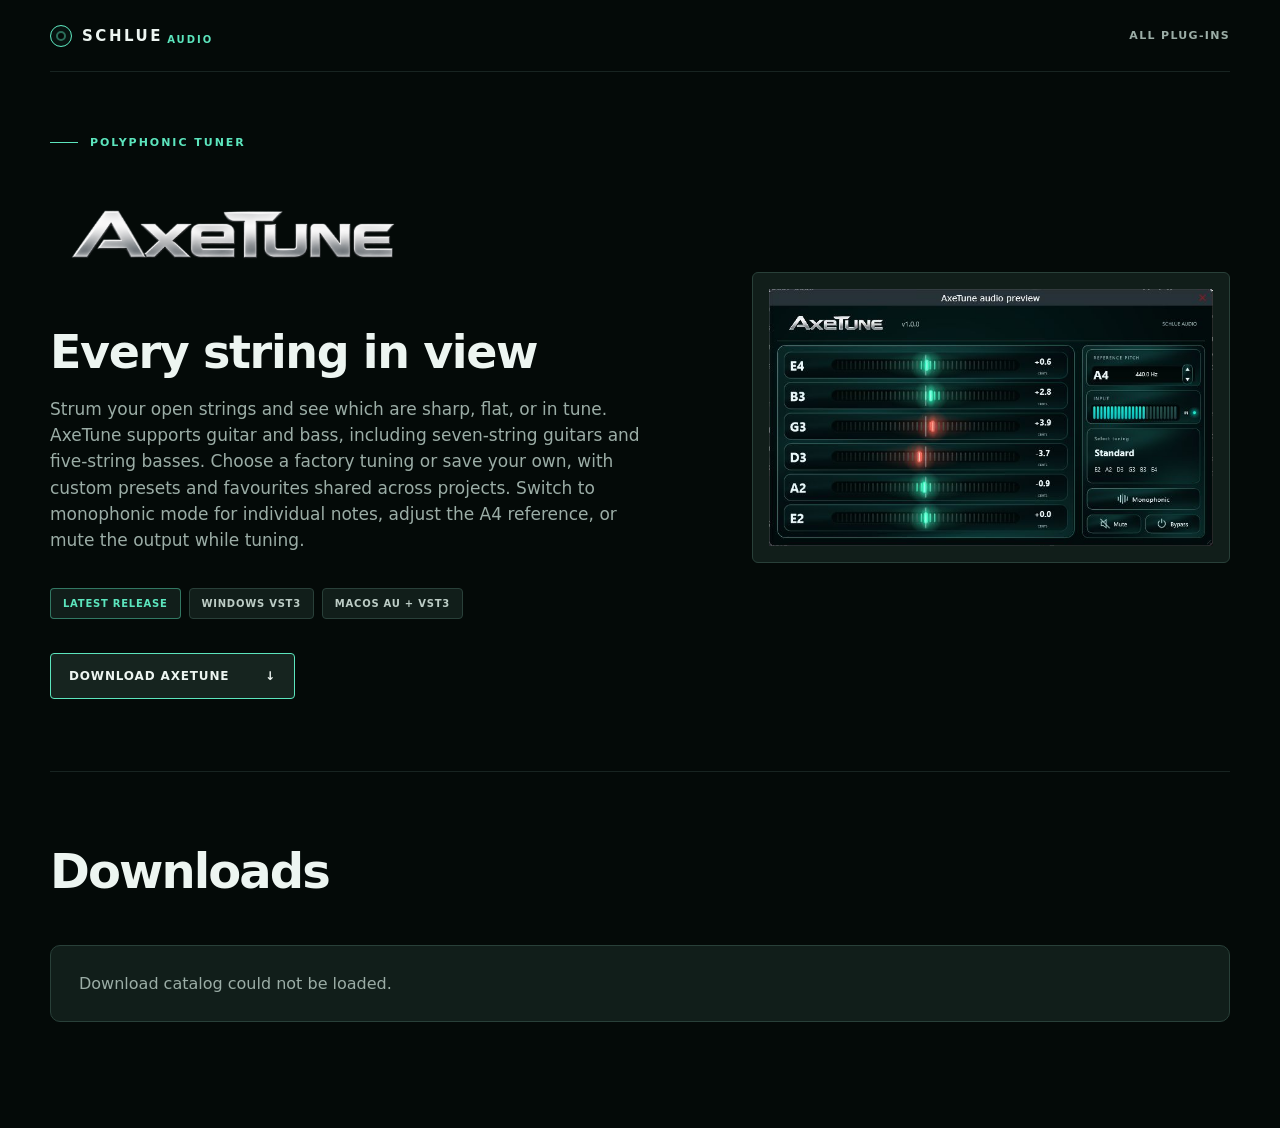
==== AxeTune/index.html @ c92427c3 "Add AxeTune product page and release registration" ====
<!doctype html>
<html lang="en">
  <head>
    <meta charset="utf-8">
    <meta name="viewport" content="width=device-width, initial-scale=1">
    <meta name="theme-color" content="#07120f">
    <meta name="description" content="AxeTune is a polyphonic guitar and bass tuner with custom tunings and shared favourites.">
    <meta property="og:type" content="website">
    <meta property="og:url" content="https://rotnroll.github.io/schlue-audio/AxeTune/">
    <meta property="og:title" content="AxeTune — Schlue Audio">
    <meta property="og:description" content="Check your open strings together, from standard tuning to extended-range setups.">
    <meta property="og:image" content="https://rotnroll.github.io/schlue-audio/assets/axetune-ui.jpg?v=1.0.0">
    <meta name="twitter:card" content="summary_large_image">
    <meta name="twitter:title" content="AxeTune — Schlue Audio">
    <meta name="twitter:description" content="Check your open strings together, from standard tuning to extended-range setups.">
    <meta name="twitter:image" content="https://rotnroll.github.io/schlue-audio/assets/axetune-ui.jpg?v=1.0.0">
    <link rel="canonical" href="https://rotnroll.github.io/schlue-audio/AxeTune/">
    <link rel="icon" type="image/svg+xml" href="../assets/favicon.svg">
    <title>AxeTune — Schlue Audio</title>
    <link rel="stylesheet" href="../assets/site.css">
  </head>
  <body class="product-page" data-plugin="axetune" data-root="..">
    <header class="site-header">
      <a class="brand" href="../" aria-label="Schlue Audio home">
        <span class="brand-mark" aria-hidden="true"></span>
        <span>SCHLUE</span><span class="brand-sub">AUDIO</span>
      </a>
      <a class="back-link" href="../">All plug-ins</a>
    </header>

    <main>
      <section class="product-hero axetune-hero">
        <div class="product-intro">
          <p class="eyebrow"><span></span> POLYPHONIC TUNER</p>
          <img class="hero-logo axetune-logo" src="../assets/axetune-logo.png" alt="AxeTune">
          <h1>Every string in view</h1>
          <p class="lede">Strum your open strings and see which are sharp, flat, or in tune. AxeTune supports guitar and bass, including seven-string guitars and five-string basses. Choose a factory tuning or save your own, with custom presets and favourites shared across projects. Switch to monophonic mode for individual notes, adjust the A4 reference, or mute the output while tuning.</p>
          <div class="format-row">
            <span data-latest-version>Latest release</span><span>Windows VST3</span><span>macOS AU + VST3</span>
          </div>
          <a class="primary-action" href="#downloads">Download AxeTune <span aria-hidden="true">↓</span></a>
        </div>
        <figure class="product-shot wide-shot">
          <div class="screenshot-frame">
            <img src="../assets/axetune-ui.jpg?v=1.0.0" alt="AxeTune v1.0.0 processing a clean guitar recording, with illuminated pitch indicators for standard tuning">
          </div>
        </figure>
      </section>

      <section class="downloads-section" id="downloads" aria-labelledby="downloads-title">
        <div class="section-heading download-title">
          <div><h2 id="downloads-title">Downloads</h2></div>
        </div>
        <div class="downloads-list" data-downloads aria-live="polite"><p class="download-loading">Loading available versions…</p></div>
        <noscript><p class="download-error">JavaScript is required to list the available packages.</p></noscript>
      </section>
    </main>

    <script src="../assets/site.js" defer></script>
  </body>
</html>
---- assets/site.css ----
:root {
  color-scheme: dark;
  --bg: #07120f;
  --bg-deep: #040a08;
  --panel: #111e1a;
  --panel-2: #16241f;
  --line: #294039;
  --line-soft: rgba(119, 153, 142, 0.18);
  --text: #edf5f1;
  --muted: #9bada6;
  --mint: #5ce5bd;
  --mint-dim: #2ca981;
  --orange: #f2944d;
  --blue: #80c7f4;
  --max: 1180px;
  --radius: 18px;
  font-family: Inter, ui-sans-serif, system-ui, -apple-system, BlinkMacSystemFont, "Segoe UI", sans-serif;
}

* { box-sizing: border-box; }

html { scroll-behavior: smooth; }

body {
  margin: 0;
  min-width: 320px;
  background: var(--bg-deep);
  color: var(--text);
  min-height: 100vh;
}

a { color: inherit; }

.site-header,
main {
  width: min(calc(100% - 40px), var(--max));
  margin-inline: auto;
}

.site-header {
  height: 72px;
  display: flex;
  align-items: center;
  justify-content: space-between;
  border-bottom: 1px solid var(--line-soft);
}

.brand {
  display: inline-flex;
  align-items: center;
  gap: 10px;
  color: var(--text);
  text-decoration: none;
  font-size: 15px;
  font-weight: 800;
  letter-spacing: 0.17em;
}

.brand-mark {
  width: 22px;
  height: 22px;
  border: 1px solid var(--mint);
  border-radius: 50%;
  box-shadow: inset 0 0 0 5px var(--bg), inset 0 0 0 7px rgba(92, 229, 189, .45);
}

.brand-sub {
  color: var(--mint);
  font-size: 10px;
  letter-spacing: 0.2em;
  margin-left: -6px;
  align-self: flex-end;
  margin-bottom: 2px;
}

.header-note {
  color: var(--muted);
  font-size: 10px;
  letter-spacing: 0.17em;
  font-weight: 700;
}

.back-link {
  color: var(--muted);
  font-size: 11px;
  font-weight: 800;
  letter-spacing: .12em;
  text-decoration: none;
  text-transform: uppercase;
  transition: color .2s ease;
}

.back-link:hover { color: var(--text); }

.product-hero {
  display: grid;
  grid-template-columns: minmax(0, 1fr) minmax(360px, .78fr);
  gap: clamp(52px, 7vw, 96px);
  align-items: center;
  padding: 64px 0 72px;
}

.product-intro { max-width: 700px; }

.hero-logo {
  display: block;
  max-width: min(500px, 82%);
  max-height: 122px;
  width: auto;
  object-fit: contain;
  object-position: left center;
  margin: 26px 0 30px;
}

.hero-logo.stager-logo { max-height: 88px; max-width: min(390px, 72%); height: auto; margin: 26px 0 30px; }
.hero-logo.rerider-logo { max-height: 78px; max-width: min(500px, 82%); height: auto; margin: 26px 0 30px; }

.product-intro h1 {
  margin: 0 0 18px;
  font-size: clamp(30px, 4vw, 46px);
  line-height: 1.1;
  letter-spacing: -.03em;
}

.product-intro .lede { font-size: 17px; max-width: 670px; }

.format-row {
  display: flex;
  flex-wrap: wrap;
  gap: 8px;
  margin: 34px 0;
}

.format-row span {
  padding: 9px 12px;
  border: 1px solid var(--line);
  border-radius: 4px;
  color: #bdcdc6;
  background: var(--panel);
  font-size: 10px;
  font-weight: 800;
  letter-spacing: .075em;
  text-transform: uppercase;
}

.format-row span:first-child { color: var(--mint); border-color: rgba(92,229,189,.45); }

.primary-action {
  display: inline-flex;
  justify-content: space-between;
  align-items: center;
  min-width: 245px;
  padding: 15px 18px;
  border: 1px solid var(--mint);
  border-radius: 4px;
  background: var(--panel-2);
  color: var(--text);
  font-size: 12px;
  font-weight: 800;
  letter-spacing: .07em;
  text-decoration: none;
  text-transform: uppercase;
  transition: background .15s ease;
}

.primary-action:hover { background: #20342d; }

.product-shot {
  position: relative;
  margin: 0;
  padding: 16px;
  border: 1px solid var(--line);
  border-radius: 6px;
  background: var(--panel);
}

.product-shot img { display: block; max-width: 100%; max-height: 660px; margin: auto; object-fit: contain; }
.wide-shot { grid-column: 2; padding: 16px; }
.wide-shot img { width: 100%; }

.screenshot-frame { position: relative; width: fit-content; max-width: 100%; margin: auto; }

.downloads-section h2 {
  margin: 0;
  font-size: clamp(28px, 4vw, 38px);
  line-height: 1.15;
  letter-spacing: -.03em;
}

.downloads-section { padding: 72px 0 90px; border-top: 1px solid var(--line-soft); }
.download-title { align-items: end; gap: 40px; }
.download-title > p { max-width: 360px; margin: 0 0 5px; color: var(--muted); line-height: 1.55; }
.downloads-list { margin-top: 46px; }
.download-loading, .download-error { padding: 28px; border: 1px solid var(--line); border-radius: 10px; color: var(--muted); background: var(--panel); }

.version-block {
  margin-bottom: 24px;
  overflow: hidden;
  border: 1px solid var(--line);
  border-radius: 6px;
  background: var(--panel);
}

.version-heading {
  display: flex;
  justify-content: space-between;
  align-items: center;
  padding: 26px 30px;
  border-bottom: 1px solid var(--line-soft);
}

.version-kicker { display: block; margin-bottom: 6px; color: var(--mint); font-size: 9px; font-weight: 800; letter-spacing: .15em; }
.version-heading h3 { margin: 0; font-size: 26px; letter-spacing: -.025em; }
.checksum-link { color: var(--muted); font-size: 11px; font-weight: 700; text-underline-offset: 4px; }
.checksum-link:hover { color: var(--mint); }

.platform-grid { display: grid; grid-template-columns: 1fr 1fr; }
.platform-card { min-width: 0; padding: 32px 30px 34px; }
.platform-card + .platform-card { border-left: 1px solid var(--line-soft); }
.platform-heading { display: flex; align-items: center; gap: 12px; }
.platform-heading h4 { margin: 0; font-size: 18px; }
.os-mark { position: relative; width: 24px; height: 24px; border: 1px solid var(--line); border-radius: 4px; background: var(--panel-2); }
.os-mark::before, .os-mark::after { content: ""; position: absolute; background: var(--mint); }
.os-mark.win64::before { inset: 5px 11px 5px 5px; }
.os-mark.win64::after { inset: 5px 5px 5px 13px; opacity: .58; }
.os-mark.macos { border-radius: 50%; }
.os-mark.macos::before { width: 8px; height: 11px; left: 8px; top: 7px; border-radius: 50% 50% 45% 45%; }
.os-mark.macos::after { width: 5px; height: 4px; left: 12px; top: 3px; border-radius: 80% 0; }
.platform-details { min-height: 34px; margin: 14px 0 24px; color: var(--muted); font-size: 12px; line-height: 1.5; }
.download-links { display: flex; flex-wrap: wrap; gap: 10px; }

.download-button {
  display: flex;
  justify-content: space-between;
  gap: 20px;
  min-width: 172px;
  padding: 13px 14px;
  border: 1px solid rgba(92,229,189,.45);
  border-radius: 4px;
  background: var(--panel-2);
  color: var(--text);
  font-size: 11px;
  font-weight: 800;
  letter-spacing: .04em;
  text-decoration: none;
  text-transform: uppercase;
  transition: border-color .2s ease, background .2s ease;
}

.download-button small { color: #9db3aa; font-size: 10px; font-weight: 600; }
.download-button:hover { border-color: var(--mint); background: #20342d; }

.error-page { padding: 72px 0; }

.eyebrow {
  display: flex;
  gap: 12px;
  align-items: center;
  margin: 0 0 22px;
  color: var(--mint);
  font-size: 11px;
  letter-spacing: 0.18em;
  font-weight: 800;
}

.eyebrow span { width: 28px; height: 1px; background: currentColor; }

h1,
h2,
h3,
p { margin-top: 0; }

h1 {
  margin-bottom: 12px;
  font-size: clamp(32px, 5vw, 44px);
  letter-spacing: -0.035em;
  line-height: 1.1;
  font-weight: 700;
}

.lede {
  max-width: 620px;
  color: var(--muted);
  font-size: 17px;
  line-height: 1.55;
}

.plugin-map { padding: 56px 0 72px; }

.section-heading {
  display: flex;
  align-items: end;
  justify-content: space-between;
  margin-bottom: 30px;
}

.section-heading .eyebrow { margin-bottom: 8px; }

.section-heading h2 {
  margin: 0;
  font-size: clamp(28px, 4vw, 48px);
  letter-spacing: -0.04em;
}

.plugin-note {
  margin: 8px 0 0;
  color: var(--muted);
  font-size: 14px;
  line-height: 1.5;
}

.plugin-card {
  display: grid;
  grid-template-columns: minmax(0, 1fr) minmax(260px, 360px);
  align-items: center;
  margin-bottom: 12px;
  border: 1px solid var(--line);
  border-radius: 6px;
  background: var(--panel);
  text-decoration: none;
  transition: border-color .15s ease;
}

.plugin-card:hover,
.plugin-card:focus-visible {
  border-color: rgba(92, 229, 189, 0.7);
  outline: none;
}

.card-copy {
  align-self: stretch;
  display: flex;
  flex-direction: column;
  padding: 24px;
}

.card-copy h2 { margin: 0 0 8px; font-size: 22px; letter-spacing: -.02em; }

.plugin-download-count {
  align-self: flex-start;
  min-width: 3ch;
  margin-top: auto;
  padding-top: 20px;
  color: var(--muted);
  font-size: 12px;
  font-variant-numeric: tabular-nums;
  opacity: .62;
}

.card-copy p {
  color: #b7c7c0;
  line-height: 1.55;
  font-size: 14px;
  max-width: 76ch;
  margin: 0;
}

.directory-shot {
  display: grid;
  place-items: center;
  min-height: 220px;
  padding: 16px;
  border-left: 1px solid var(--line-soft);
  background: #0b1512;
}

.directory-shot img { display: block; max-width: 100%; max-height: 220px; object-fit: contain; }

.contact-section {
  max-width: 720px;
  padding: 64px 0 90px;
}

.contact-section h1 {
  margin-bottom: 8px;
}

.contact-note {
  margin: 0 0 28px;
  color: var(--muted);
  font-size: 14px;
  line-height: 1.5;
}

.contact-form {
  max-width: 720px;
}

.form-grid {
  display: grid;
  grid-template-columns: 1fr 1fr;
  gap: 18px;
}

.form-field {
  display: grid;
  gap: 8px;
  margin-bottom: 18px;
}

.contact-form label {
  color: var(--muted);
  font-size: 12px;
  font-weight: 700;
}

.contact-form input,
.contact-form textarea {
  width: 100%;
  border: 1px solid var(--line);
  border-radius: 4px;
  background: var(--panel);
  color: var(--text);
  font: inherit;
  font-size: 15px;
  line-height: 1.5;
}

.contact-form input { min-height: 44px; padding: 9px 12px; }
.contact-form textarea { min-height: 150px; padding: 12px; resize: vertical; }

.contact-form input:focus,
.contact-form textarea:focus {
  border-color: var(--mint);
  outline: 1px solid var(--mint);
  outline-offset: 1px;
}

.contact-form button {
  min-width: 140px;
  min-height: 44px;
  padding: 10px 18px;
  border: 1px solid var(--mint);
  border-radius: 4px;
  background: var(--panel-2);
  color: var(--text);
  font: inherit;
  font-size: 12px;
  font-weight: 800;
  letter-spacing: .07em;
  text-transform: uppercase;
  cursor: pointer;
}

.contact-form button:hover { background: #20342d; }

@media (max-width: 820px) {
  .plugin-card { grid-template-columns: 1fr; }
  .directory-shot { border-top: 1px solid var(--line-soft); border-left: 0; }
  .product-hero { grid-template-columns: 1fr; min-height: auto; }
  .product-shot { max-width: 600px; width: 100%; margin-inline: auto; }
  .wide-shot { grid-column: 1; }
  .platform-grid { grid-template-columns: 1fr; }
  .platform-card + .platform-card { border-left: 0; border-top: 1px solid var(--line-soft); }
}

@media (max-width: 560px) {
  .site-header, main { width: min(calc(100% - 24px), var(--max)); }
  .header-note { display: none; }
  .card-copy { padding: 20px; }
  .product-hero { padding: 62px 0 80px; gap: 52px; }
  .product-shot { padding: 24px 18px; }
  .downloads-section { padding: 80px 0; }
  .download-title, .version-heading { align-items: flex-start; flex-direction: column; }
  .version-heading { gap: 14px; }
  .platform-card { padding-inline: 22px; }
  .download-button { flex: 1 1 100%; }
  .form-grid { grid-template-columns: 1fr; gap: 0; }
}

@media (prefers-reduced-motion: reduce) {
  html { scroll-behavior: auto; }
  *, *::before, *::after { transition-duration: .01ms !important; }
}
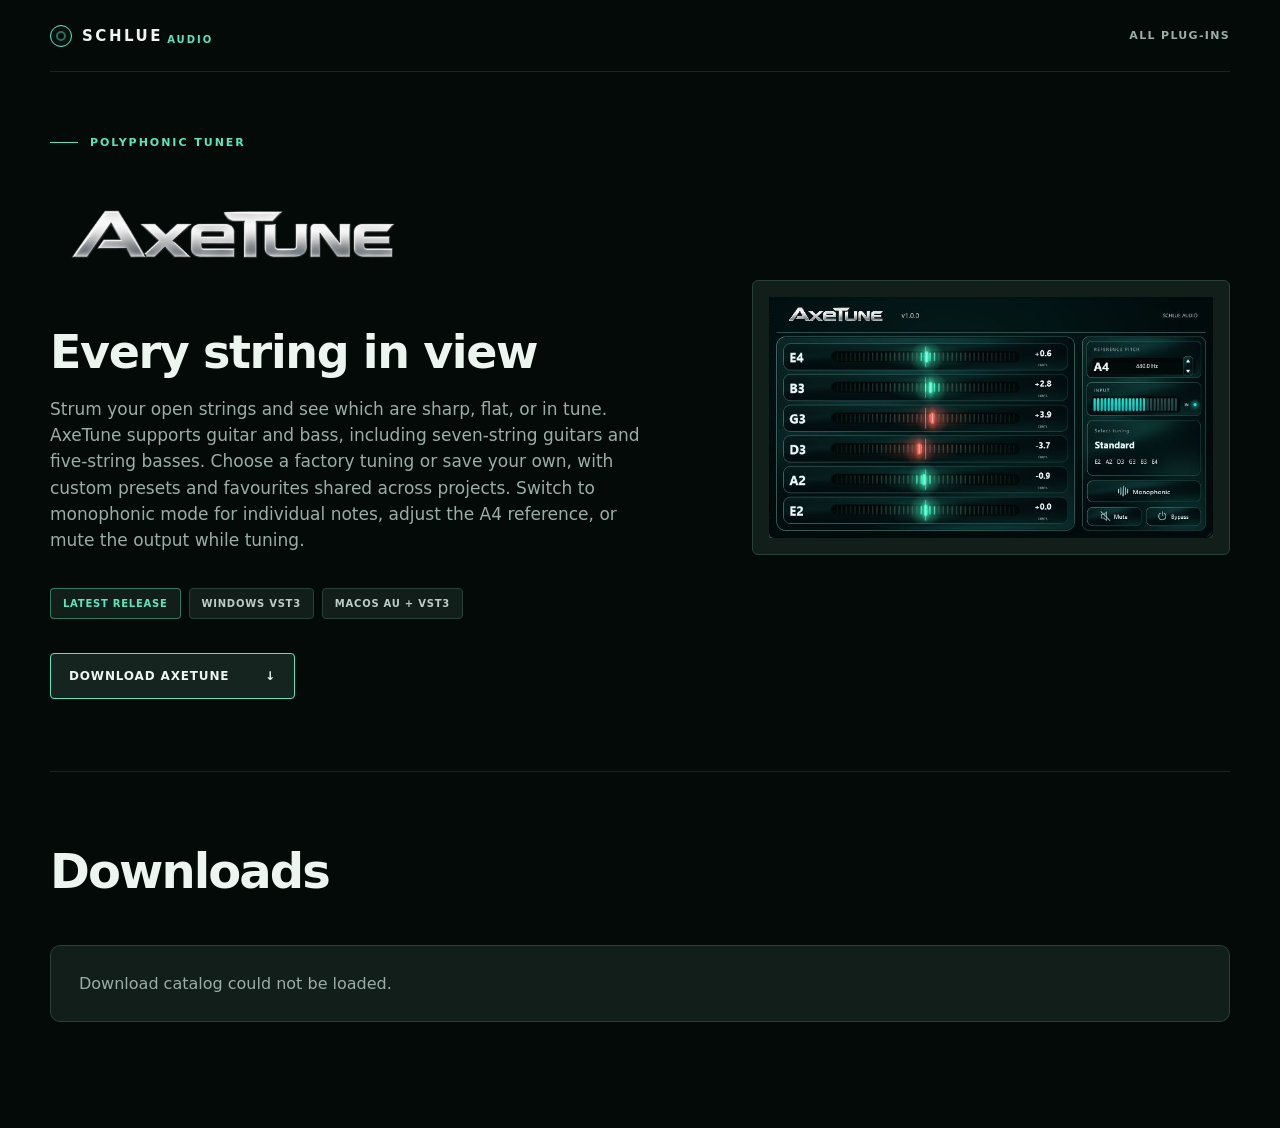
==== commit b4e2189a: "Crop AxeTune product screenshot to the plugin interface" ====
--- a/AxeTune/index.html
+++ b/AxeTune/index.html
@@ -9,11 +9,11 @@
     <meta property="og:url" content="https://rotnroll.github.io/schlue-audio/AxeTune/">
     <meta property="og:title" content="AxeTune — Schlue Audio">
     <meta property="og:description" content="Check your open strings together, from standard tuning to extended-range setups.">
-    <meta property="og:image" content="https://rotnroll.github.io/schlue-audio/assets/axetune-ui.jpg?v=1.0.0">
+    <meta property="og:image" content="https://rotnroll.github.io/schlue-audio/assets/axetune-ui.png?v=1.0.0">
     <meta name="twitter:card" content="summary_large_image">
     <meta name="twitter:title" content="AxeTune — Schlue Audio">
     <meta name="twitter:description" content="Check your open strings together, from standard tuning to extended-range setups.">
-    <meta name="twitter:image" content="https://rotnroll.github.io/schlue-audio/assets/axetune-ui.jpg?v=1.0.0">
+    <meta name="twitter:image" content="https://rotnroll.github.io/schlue-audio/assets/axetune-ui.png?v=1.0.0">
     <link rel="canonical" href="https://rotnroll.github.io/schlue-audio/AxeTune/">
     <link rel="icon" type="image/svg+xml" href="../assets/favicon.svg">
     <title>AxeTune — Schlue Audio</title>
@@ -42,7 +42,7 @@
         </div>
         <figure class="product-shot wide-shot">
           <div class="screenshot-frame">
-            <img src="../assets/axetune-ui.jpg?v=1.0.0" alt="AxeTune v1.0.0 processing a clean guitar recording, with illuminated pitch indicators for standard tuning">
+            <img src="../assets/axetune-ui.png?v=1.0.0" alt="AxeTune v1.0.0 processing a clean guitar recording, with illuminated pitch indicators for standard tuning">
           </div>
         </figure>
       </section>
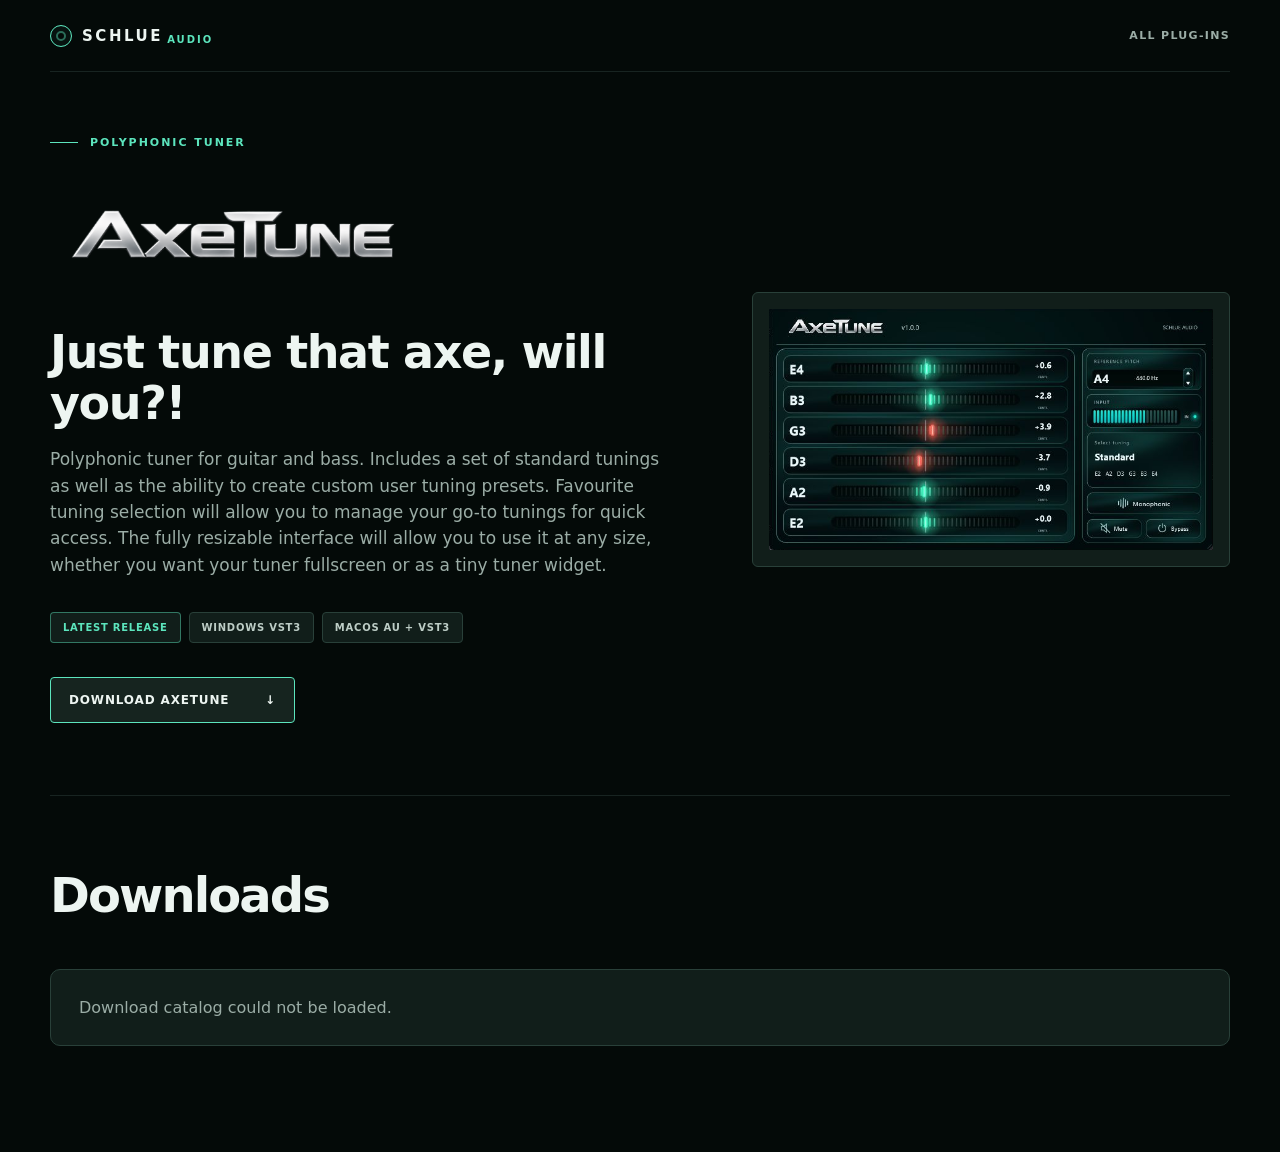
==== commit af8c5125: "Update AxeTune/index.html" ====
--- a/AxeTune/index.html
+++ b/AxeTune/index.html
@@ -33,8 +33,8 @@
         <div class="product-intro">
           <p class="eyebrow"><span></span> POLYPHONIC TUNER</p>
           <img class="hero-logo axetune-logo" src="../assets/axetune-logo.png" alt="AxeTune">
-          <h1>Every string in view</h1>
-          <p class="lede">Strum your open strings and see which are sharp, flat, or in tune. AxeTune supports guitar and bass, including seven-string guitars and five-string basses. Choose a factory tuning or save your own, with custom presets and favourites shared across projects. Switch to monophonic mode for individual notes, adjust the A4 reference, or mute the output while tuning.</p>
+          <h1>Just tune that axe, will you?!</h1>
+          <p class="lede">Polyphonic tuner for guitar and bass. Includes a set of standard tunings as well as the ability to create custom user tuning presets. Favourite tuning selection will allow you to manage your go-to tunings for quick access. The fully resizable interface will allow you to use it at any size, whether you want your tuner fullscreen or as a tiny tuner widget.</p>
           <div class="format-row">
             <span data-latest-version>Latest release</span><span>Windows VST3</span><span>macOS AU + VST3</span>
           </div>
